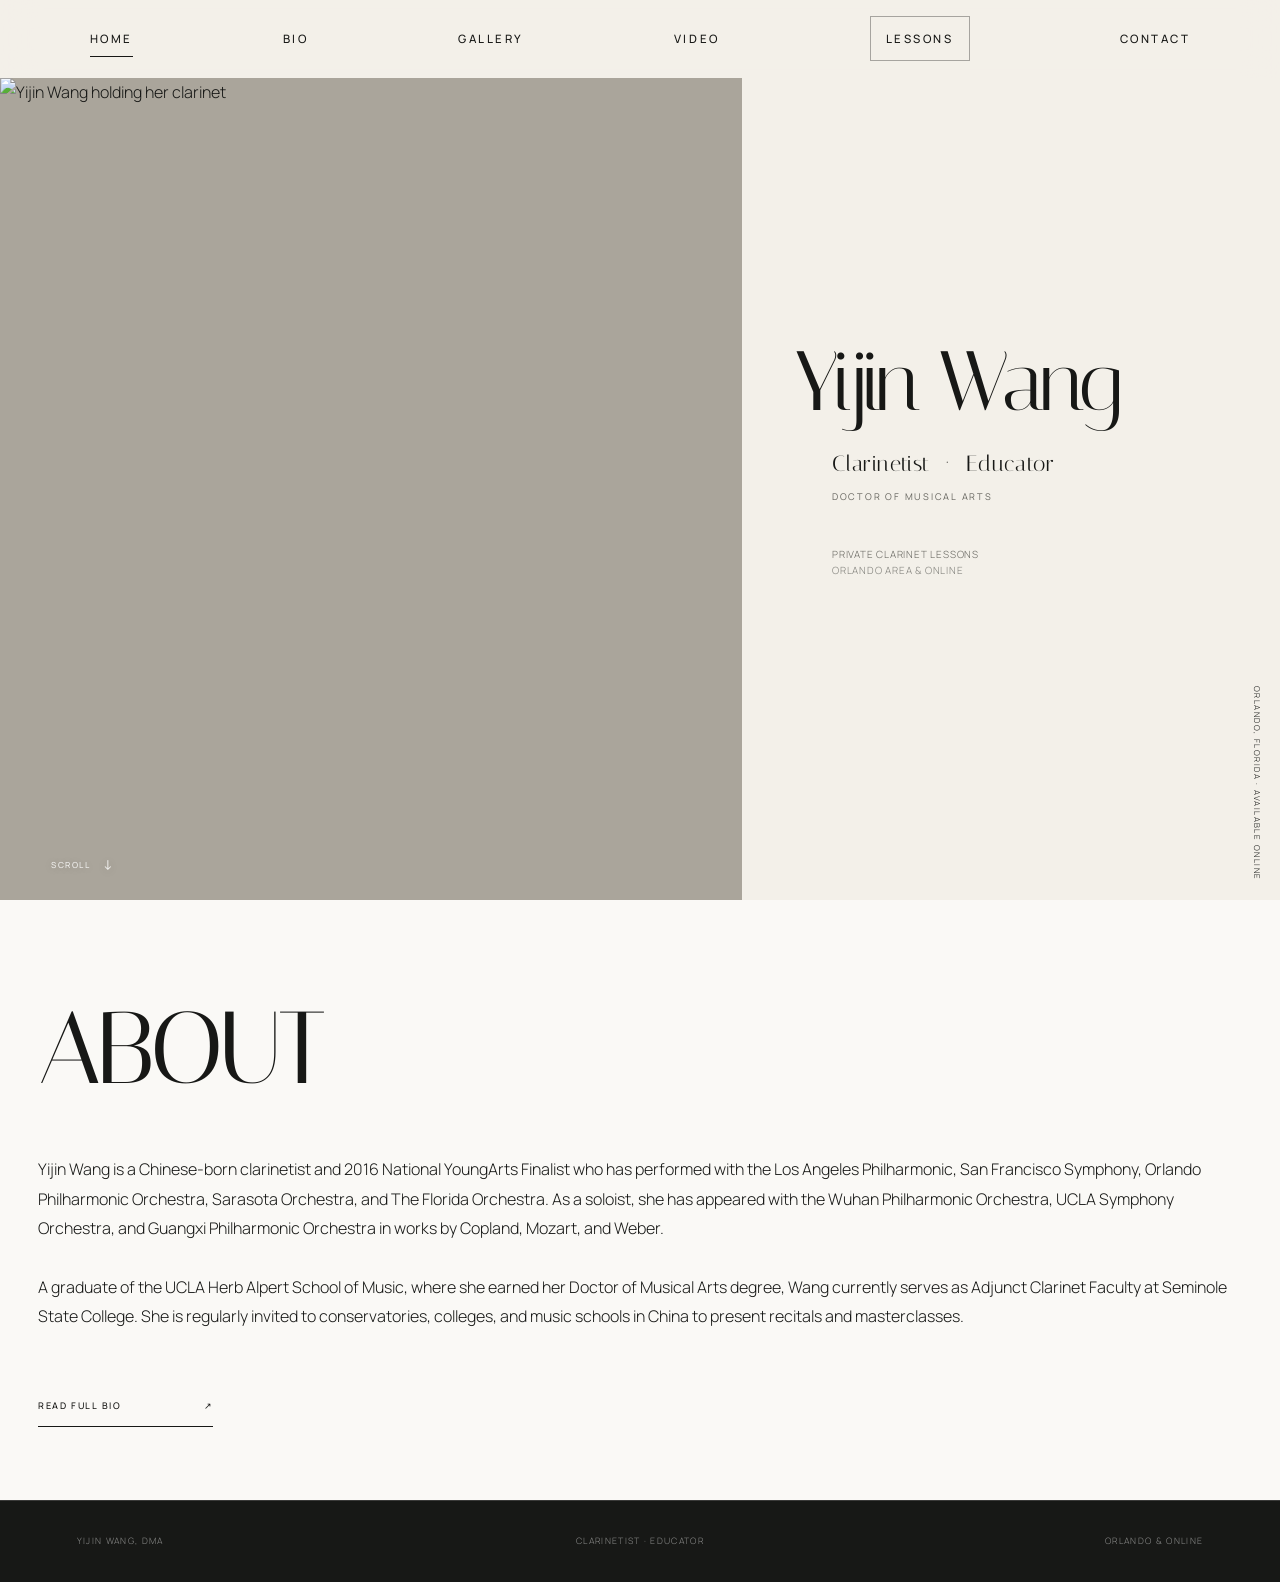
==== index.html @ c848f2d4 "Initial website upload" ====
<!DOCTYPE html>
<html lang="en">
<head>
  <meta charset="UTF-8">
  <meta name="viewport" content="width=device-width, initial-scale=1.0">
  <meta name="description" content="Yijin Wang, DMA — clarinetist and educator offering private clarinet lessons in Orlando and online.">
  <title>Yijin Wang, DMA — Clarinetist &amp; Educator</title>
  <link rel="preconnect" href="https://fonts.googleapis.com">
  <link rel="preconnect" href="https://fonts.gstatic.com" crossorigin>
  <link href="https://fonts.googleapis.com/css2?family=Italiana&family=Manrope:wght@300;400;500&display=swap" rel="stylesheet">
  <link rel="stylesheet" href="styles.css?v=20260807-30">
</head>
<body class="home-page">
  <a class="skip-link" href="#main">Skip to content</a>
  <header class="site-header">
    <a class="monogram" href="index.html" aria-label="Yijin Wang, home">YW</a>
    <button class="menu-toggle" type="button" aria-expanded="false" aria-controls="site-nav"><span>Menu</span><i aria-hidden="true"></i></button>
    <nav class="site-nav" id="site-nav" aria-label="Main navigation">
      <a class="active" href="index.html">Home</a>
      <a href="bio.html">Bio</a>
      <a href="gallery.html">Gallery</a>
      <a href="video.html">Video</a>
      <a class="lessons-nav" href="lessons.html">Lessons</a>
      <a href="contact.html">Contact</a>
    </nav>
  </header>

  <main id="main" class="home-main">
    <section class="home-hero" aria-labelledby="home-title">
      <div class="home-photo">
        <img src="images/home/home-hero.jpg" alt="Yijin Wang holding her clarinet" width="3575" height="5362" fetchpriority="high" decoding="async">
      </div>
      <div class="home-copy">
        <h1 id="home-title">Yijin Wang</h1>
        <p class="kicker">Clarinetist <span>·</span> Educator</p>
        <p class="degree-line">Doctor of Musical Arts</p>
        <p class="lesson-line">Private clarinet lessons <span>Orlando area &amp; online</span></p>
      </div>
      <p class="home-side-note">Orlando, Florida · Available online</p>
      <a class="scroll-indicator" href="#home-about">Scroll <span aria-hidden="true">↓</span></a>
    </section>

    <section class="home-bio" id="home-about" aria-labelledby="home-about-title">
      <header class="home-bio-heading reveal">
        <h2 id="home-about-title">ABOUT</h2>
      </header>
      <div class="home-bio-content">
        <article class="home-bio-copy reveal">
          <p>Yijin Wang is a Chinese-born clarinetist and 2016 National YoungArts Finalist who has performed with the Los Angeles Philharmonic, San Francisco Symphony, Orlando Philharmonic Orchestra, Sarasota Orchestra, and The Florida Orchestra. As a soloist, she has appeared with the Wuhan Philharmonic Orchestra, UCLA Symphony Orchestra, and Guangxi Philharmonic Orchestra in works by Copland, Mozart, and Weber.</p>
          <p>A graduate of the UCLA Herb Alpert School of Music, where she earned her Doctor of Musical Arts degree, Wang currently serves as Adjunct Clarinet Faculty at Seminole State College. She is regularly invited to conservatories, colleges, and music schools in China to present recitals and masterclasses.</p>
          <a class="read-bio-link" href="bio.html">Read full bio <span aria-hidden="true">↗</span></a>
        </article>
      </div>
    </section>
  </main>
  <footer class="site-footer"><p>Yijin Wang, DMA</p><p>Clarinetist · Educator</p><p>Orlando &amp; Online</p></footer>
  <script src="script.js"></script>
</body>
</html>
---- styles.css ----
:root { --ivory:#f3f0e9; --paper:#faf9f6; --ink:#171816; --muted:#66655f; --stone:#aaa59b; --warm:#8d7e70; --line:rgba(23,24,22,.16); --serif:"Italiana",Georgia,serif; --sans:"Manrope",Arial,sans-serif; --body-size:clamp(1rem,1.1vw,1.125rem); --body-leading:1.85; --page-title-size:clamp(5.3rem,8.6vw,9.4rem); }
* { box-sizing:border-box; }
html { scroll-behavior:smooth; }
body { margin:0; color:var(--ink); background:var(--ivory); font-family:var(--sans); font-size:var(--body-size); font-weight:300; line-height:var(--body-leading); }
a { color:inherit; text-decoration:none; } button,input,select,textarea { font:inherit; } ::selection { background:var(--ink); color:var(--ivory); }
.skip-link { position:fixed; z-index:100; left:1rem; top:-5rem; padding:.7rem 1rem; background:var(--ink); color:white; } .skip-link:focus { top:1rem; }
.site-header { position:fixed; z-index:50; inset:0 0 auto; height:78px; padding:0 clamp(3rem,7vw,8rem); display:flex; align-items:center; color:var(--ink); background:rgba(243,240,233,.94); border-bottom:1px solid transparent; backdrop-filter:blur(18px); transition:border-color .3s; }
.site-header.scrolled { border-color:var(--line); }
/* On larger screens the navigation itself becomes the header composition. */
.monogram { display:none; font-family:var(--serif); font-size:1.45rem; letter-spacing:-.08em; }
.site-nav { width:100%; display:flex; align-items:center; justify-content:space-between; gap:0; }
.site-nav a { position:relative; font-size:.72rem; font-weight:500; letter-spacing:.22em; text-transform:uppercase; }
.site-nav a::after { content:""; position:absolute; bottom:-.5rem; left:0; width:0; height:1px; background:currentColor; transition:width .25s; }
.site-nav a:hover::after,.site-nav a.active::after { width:100%; }
.site-nav .lessons-nav { padding:.65rem .95rem; border:1px solid rgba(23,24,22,.35); } .site-nav .lessons-nav::after { display:none; } .site-nav .lessons-nav:hover,.site-nav .lessons-nav.active { background:var(--ink); color:var(--ivory); }
.menu-toggle { display:none; border:0; background:none; color:inherit; }

/* Home intentionally fits in one desktop viewport. */
.home-main { min-height:100svh; }
.home-hero { position:relative; min-height:100svh; padding:78px 0 0; display:grid; grid-template-columns:58% 42%; overflow:hidden; }
.home-photo { position:relative; min-height:calc(100svh - 78px); overflow:hidden; background:var(--stone); }
.home-photo img { position:absolute; inset:0; width:100%; height:100%; display:block; object-fit:cover; object-position:50% 34%; }
.home-photo::after { content:""; position:absolute; inset:0; pointer-events:none; background:linear-gradient(to bottom,transparent 62%,rgba(23,24,22,.58)); opacity:0; }
.home-copy { z-index:2; align-self:center; margin:0; padding:3rem clamp(2rem,4vw,5rem); transform:translateY(-3vh); }
.kicker { margin:1.5rem 0 .25rem clamp(1.5rem,3vw,4rem); font-family:var(--serif); font-size:clamp(1.25rem,1.7vw,1.7rem); font-weight:400; letter-spacing:.02em; } .kicker span { margin:0 .55rem; color:var(--muted); }
.home-copy h1,.page-intro h1,.lesson-hero h1,.contact-copy h1 { margin:0; font-family:var(--serif); font-weight:400; line-height:.88; letter-spacing:-.045em; }
.home-copy h1 { font-size:clamp(4.25rem,6.6vw,8rem); white-space:nowrap; }
.degree-line { margin:0 0 2.6rem clamp(1.5rem,3vw,4rem); color:var(--muted); font-size:.58rem; font-weight:400; letter-spacing:.19em; text-transform:uppercase; }
.lesson-line { margin:0 0 0 clamp(1.5rem,3vw,4rem); color:var(--muted); font-size:.62rem; font-weight:300; letter-spacing:.08em; line-height:1.6; text-transform:uppercase; } .lesson-line span { display:block; color:rgba(23,24,22,.52); }
.arrow-link { display:inline-flex; align-items:center; justify-content:space-between; min-width:190px; margin-left:clamp(7rem,10vw,10rem); padding:.8rem 0; border-bottom:1px solid currentColor; font-size:.61rem; font-weight:500; letter-spacing:.17em; text-transform:uppercase; }
.arrow-link span { transition:transform .25s; } .arrow-link:hover span { transform:translate(3px,-3px); }
.home-side-note { position:absolute; right:1rem; bottom:1.2rem; margin:0; writing-mode:vertical-rl; font-size:.5rem; letter-spacing:.18em; text-transform:uppercase; }
.scroll-indicator { position:absolute; z-index:3; left:clamp(1.5rem,4vw,4rem); bottom:1.4rem; display:flex; align-items:center; gap:.8rem; color:rgba(255,255,255,.82); font-size:.52rem; font-weight:500; letter-spacing:.18em; text-transform:uppercase; text-shadow:0 1px 10px rgba(0,0,0,.18); }
.scroll-indicator span { font-size:.85rem; transition:transform .25s; } .scroll-indicator:hover span { transform:translateY(3px); }

/* The only homepage section after the hero: a concise editorial biography. */
.home-bio { min-height:auto; padding:clamp(5rem,8.5vw,8.5rem) clamp(1rem,3vw,3.5rem) clamp(3.5rem,5.75vw,5.75rem); display:flex; flex-direction:column; justify-content:center; background:var(--paper); }
.home-bio-heading { display:block; margin-bottom:clamp(3.25rem,5.2vw,5.2rem); }
.home-bio-heading h2 { margin:0; font-family:var(--serif); font-size:clamp(5rem,8vw,8rem); font-weight:400; line-height:.78; letter-spacing:-.04em; }
.home-bio-content { display:block; }
.home-bio-copy { width:100%; max-width:none; margin-left:0; color:var(--ink); font-family:var(--sans); font-size:var(--body-size); line-height:var(--body-leading); letter-spacing:0; }
.home-bio-copy p { margin:0; }
.home-bio-copy p + p { margin-top:1.8rem; }
.read-bio-link { display:inline-flex; align-items:center; justify-content:space-between; min-width:175px; margin-top:3.5rem; padding:.65rem 0; border-bottom:1px solid var(--ink); color:var(--ink); font-family:var(--sans); font-size:.57rem; font-weight:500; letter-spacing:.17em; text-transform:uppercase; }
.read-bio-link span { transition:transform .25s; } .read-bio-link:hover span { transform:translate(3px,-3px); }

.interior-main { padding-top:78px; }
.page-intro { min-height:0; padding:2rem clamp(1.4rem,8vw,9rem) 2.5rem; display:flex; flex-direction:column; justify-content:flex-start; border-bottom:1px solid var(--line); }
.page-label { margin:0 0 1.4rem; font-size:.57rem; font-weight:500; letter-spacing:.2em; text-transform:uppercase; }
.page-intro h1 { font-size:var(--page-title-size); } .page-intro h1 span { font-family:var(--sans); font-size:.1em; letter-spacing:.15em; text-transform:uppercase; }
.page-intro > p:last-child { max-width:450px; margin:1.25rem 0 0 45%; color:var(--muted); }
.bio-main { background:var(--paper); }
.bio-page { padding:clamp(2.5rem,3.5vw,3.75rem) clamp(1.4rem,8vw,9rem) clamp(4.75rem,7.5vw,7.5rem); }
.biography { max-width:920px; margin:0 auto; font-family:var(--sans); font-size:var(--body-size); line-height:var(--body-leading); }
.biography p { margin:0 0 2.25rem; }
.biography p:last-child { margin-bottom:0; }

.gallery-main { background:var(--paper); }
.gallery-section { padding:clamp(2.5rem,3.5vw,3.75rem) clamp(1.4rem,6vw,7rem) clamp(4.75rem,7.5vw,7.5rem); }
.section-title { display:grid; grid-template-columns:1fr 2fr; align-items:end; margin-bottom:5rem; } .section-title p { margin:0; font-size:.57rem; font-weight:500; letter-spacing:.2em; text-transform:uppercase; } .section-title h2 { margin:0; font-family:var(--serif); font-size:clamp(4rem,8vw,7rem); font-weight:400; line-height:.85; }
.photo-grid { display:flex; flex-direction:column; gap:clamp(1.25rem,2vw,2rem); }
.gallery-editorial-columns { display:grid; grid-template-columns:minmax(0,1.12fr) minmax(0,.88fr); gap:clamp(1.25rem,2vw,2rem); align-items:start; }
.gallery-column { display:flex; flex-direction:column; gap:clamp(1.25rem,2vw,2rem); }
.gallery-photo { margin:0; }
.gallery-photo-button { width:100%; padding:0; display:block; border:0; background:transparent; cursor:zoom-in; }
.gallery-photo-button img { width:100%; height:auto; display:block; transition:opacity .25s ease; }
.gallery-photo-button:hover img { opacity:.88; }
.gallery-photo-button:focus-visible { outline:1px solid var(--ink); outline-offset:5px; }
.gallery-lightbox { width:100vw; height:100dvh; max-width:none; max-height:none; margin:0; padding:clamp(3.5rem,7vw,6rem); border:0; background:rgba(15,16,14,.96); color:white; }
.gallery-lightbox[open] { display:grid; place-items:center; }
.gallery-lightbox::backdrop { background:rgba(15,16,14,.72); }
.gallery-lightbox img { max-width:100%; max-height:100%; width:auto; height:auto; object-fit:contain; }
.gallery-lightbox-close { position:fixed; top:1.5rem; right:clamp(1.4rem,3vw,3rem); padding:.5rem 0; border:0; border-bottom:1px solid rgba(255,255,255,.7); background:transparent; color:white; cursor:pointer; font-size:.58rem; font-weight:500; letter-spacing:.17em; text-transform:uppercase; }
.video-main { background:var(--paper); }
.video-library { padding:clamp(2.5rem,3.5vw,3.75rem) clamp(1.4rem,7vw,8rem) clamp(4.75rem,7.5vw,7.5rem); }
.performance-video-grid { --video-column-gap:clamp(2rem,5vw,6rem); display:grid; grid-template-columns:repeat(2,minmax(0,1fr)); column-gap:var(--video-column-gap); row-gap:clamp(5rem,9vw,9rem); }
.performance-video:last-child:nth-child(odd) { width:calc((100% - var(--video-column-gap))/2); grid-column:1 / -1; justify-self:center; }
.video-embed { width:100%; aspect-ratio:16/9; padding:0; border:0; display:grid; place-items:center; background:#333531; color:white; cursor:pointer; }
.video-frame { display:block; background:#171816; cursor:auto; }
.performance-video h2 { margin:1.5rem 0 .25rem; font-family:var(--serif); font-size:clamp(1.5rem,2vw,2rem); font-weight:400; line-height:1.2; }
.performance-video p { margin:0; color:var(--muted); font-size:.58rem; letter-spacing:.15em; text-transform:uppercase; }
.performance-video p.video-credit { font-size:.7rem; letter-spacing:.05em; text-transform:none; }

.lessons-main { background:var(--paper); }
.lesson-hero { min-height:0; padding:2rem clamp(1.4rem,8vw,9rem) 2.5rem; border-bottom:1px solid var(--line); }
.lesson-hero h1 { max-width:none; font-size:clamp(3.25rem,5.8vw,6.25rem); white-space:nowrap; }
.lesson-intro-copy { max-width:520px; margin:1.25rem 0 0 45%; }
.lesson-intro-copy p { margin:0; }
.lesson-intro-copy p + p { margin-top:.45rem; color:var(--muted); }
.lesson-overview { padding:clamp(2.5rem,3.5vw,3.75rem) clamp(1.4rem,8vw,9rem) clamp(3.5rem,5vw,5rem); display:grid; grid-template-columns:minmax(0,1fr) minmax(0,1fr); gap:clamp(3rem,6vw,7rem); align-items:start; background:var(--ivory); }
.lesson-photo-column { display:flex; flex-direction:column; gap:clamp(1rem,1.5vw,1.5rem); }
.lesson-photo { width:100%; margin:0; }
.lesson-photo img { width:100%; height:auto; display:block; }
.lesson-philosophy h2,.lesson-details h2,.lesson-formats h2,.lesson-cta h2 { margin:0 0 2rem; font-family:var(--serif); font-size:clamp(2.6rem,4.5vw,4.7rem); font-weight:400; line-height:1.15; }
.lesson-philosophy > p:not(.page-label) { max-width:540px; color:var(--muted); }
.lesson-details { padding:clamp(3.25rem,4.75vw,4.75rem) clamp(1.4rem,8vw,9rem) clamp(2.4rem,3.4vw,3.4rem); } .lesson-details .section-title { display:block; margin:0 0 1.5rem 18.33%; } .lesson-details .section-title h2 { margin:0; }
.lesson-details ul { margin:0 0 0 18.33%; padding:0; list-style:none; border-top:1px solid var(--line); } .lesson-details li { padding:.7rem 0; border-bottom:1px solid var(--line); font-family:var(--serif); font-size:clamp(1.35rem,2vw,2rem); }
.lesson-formats { display:grid; grid-template-columns:repeat(2,1fr); border-top:1px solid var(--line); } .lesson-formats article { padding:clamp(3.75rem,5.5vw,5.5rem) clamp(2.5rem,6vw,6rem) clamp(2.75rem,4vw,4rem); } .lesson-formats article+article { border-left:1px solid var(--line); } .lesson-formats h2 { margin-bottom:1.25rem; } .lesson-formats p:last-child { max-width:480px; color:var(--muted); line-height:1.65; }
.lesson-cta { padding:clamp(7rem,11vw,11rem) clamp(1.4rem,8vw,9rem) clamp(4.75rem,7.5vw,7.5rem); background:var(--ink); color:var(--paper); text-align:center; } .lesson-cta > p { font-size:.6rem; letter-spacing:.2em; text-transform:uppercase; } .lesson-cta .arrow-link { margin:1rem 0 0; }

.contact-page { background:var(--paper); color:var(--ink); } .dark-header { background:rgba(243,240,233,.94); color:var(--ink); } .dark-header .lessons-nav { border-color:rgba(23,24,22,.35); } .dark-header .lessons-nav:hover { background:var(--ink); color:var(--ivory); }
.contact-main { min-height:100svh; padding:calc(78px + 7vw) clamp(1.4rem,8vw,9rem) 4.25rem; display:grid; grid-template-columns:1.1fr .7fr; gap:12vw; align-items:center; }
.contact-copy h1 { font-size:var(--page-title-size); } .contact-copy > .contact-intro { max-width:450px; margin:2rem 0 4rem; color:var(--muted); }
.contact-meta { border-top:1px solid var(--line); } .contact-meta p { display:grid; grid-template-columns:95px 1fr; margin:0; padding:1rem 0; border-bottom:1px solid var(--line); } .contact-meta span { color:var(--muted); font-size:.55rem; letter-spacing:.15em; text-transform:uppercase; }
.contact-meta a { overflow-wrap:anywhere; }
.contact-form { display:grid; gap:1.7rem; } .contact-form label { font-size:.55rem; font-weight:500; letter-spacing:.17em; text-transform:uppercase; }
.contact-form input,.contact-form select,.contact-form textarea { width:100%; padding:.8rem 0; border:0; border-bottom:1px solid var(--line); border-radius:0; outline:0; background:transparent; color:var(--ink); caret-color:var(--ink); letter-spacing:0; text-transform:none; } .contact-form input::placeholder,.contact-form textarea::placeholder { color:var(--stone); } .contact-form input:focus,.contact-form select:focus,.contact-form textarea:focus { border-color:var(--ink); } .contact-form option { color:var(--ink); } .contact-form textarea { resize:vertical; }
.contact-form input:-webkit-autofill { -webkit-text-fill-color:var(--ink); box-shadow:0 0 0 1000px var(--paper) inset; }
.contact-form button { width:190px; padding:.9rem 0; display:flex; justify-content:space-between; border:0; border-bottom:1px solid var(--ink); background:none; color:var(--ink); font-size:.6rem; font-weight:500; letter-spacing:.17em; text-transform:uppercase; cursor:pointer; } .form-status { color:var(--muted); font-size:.7rem; }
.site-footer { padding:2rem clamp(1.4rem,6vw,7rem); display:grid; grid-template-columns:repeat(3,1fr); background:var(--ink); color:rgba(255,255,255,.5); border-top:1px solid rgba(255,255,255,.15); font-size:.55rem; letter-spacing:.15em; text-transform:uppercase; } .site-footer p { margin:0; } .site-footer p:nth-child(2) { text-align:center; } .site-footer p:last-child { text-align:right; }
.reveal { opacity:0; transform:translateY(16px); transition:opacity .7s ease,transform .7s ease; } .reveal.visible { opacity:1; transform:none; }

@media (max-width:900px) {
  /* Tablet layouts retain the full horizontal navigation. */
  .site-header { padding-inline:clamp(2.5rem,7vw,4rem); }
  .site-nav { gap:0; }
  .site-nav a { font-size:.66rem; letter-spacing:.18em; }
  .home-hero { grid-template-columns:52% 48%; }
  .home-copy { margin-left:0; padding-inline:clamp(1.5rem,3vw,2.5rem); }
  .home-copy h1 { font-size:clamp(3.8rem,8.5vw,5rem); }
  .kicker,.degree-line,.lesson-line,.arrow-link { margin-left:0; }
  .gallery-editorial-columns { grid-template-columns:repeat(2,minmax(0,1fr)); }
  .lesson-hero h1 { white-space:normal; }
  .lesson-overview { gap:clamp(2.5rem,5vw,4rem); }
  .contact-main { gap:7vw; }
}
@media (max-width:620px) {
  .site-header { height:68px; padding-inline:1.4rem; justify-content:space-between; }
  .monogram { display:block; }
  .menu-toggle { display:flex; align-items:center; gap:.8rem; cursor:pointer; font-size:.58rem; letter-spacing:.15em; text-transform:uppercase; } .menu-toggle i,.menu-toggle i::before { display:block; width:21px; height:1px; background:currentColor; transition:transform .25s; } .menu-toggle i { position:relative; } .menu-toggle i::before { content:""; position:absolute; top:-6px; } .menu-toggle[aria-expanded="true"] i { transform:rotate(45deg); } .menu-toggle[aria-expanded="true"] i::before { top:0; transform:rotate(90deg); }
  .site-nav { width:auto; position:fixed; inset:68px 0 auto; padding:2.5rem 1.4rem 3rem; display:none; flex-direction:column; align-items:flex-start; justify-content:flex-start; gap:1.4rem; background:var(--ivory); color:var(--ink); border-bottom:1px solid var(--line); } .site-nav.open { display:flex; } .site-nav a { font-family:var(--sans); font-size:1rem; font-weight:500; letter-spacing:.15em; text-transform:uppercase; } .site-nav .lessons-nav { padding:.3rem .6rem; }
  .home-hero { min-height:100svh; padding-top:68px; display:block; background:var(--ink); color:var(--paper); } .home-photo { min-height:0; height:56svh; } .home-photo img { object-position:50% 29%; } .home-photo::after { opacity:1; } .home-copy { position:relative; margin:0; padding:2.25rem 1.4rem 3rem; transform:none; } .home-copy h1 { font-size:clamp(4rem,18vw,5.3rem); white-space:normal; } .kicker { margin:1rem 0 .2rem; font-size:1.25rem; } .degree-line { margin:0 0 1.5rem; color:#a9a49b; } .lesson-line { margin:0; color:#a9a49b; font-size:.6rem; } .lesson-line span { color:#8e8a82; } .home-side-note { display:none; }
  .scroll-indicator { top:calc(68px + 56svh - 2.5rem); bottom:auto; left:1.4rem; }
  .home-bio { min-height:auto; padding:4.5rem 1.4rem 3.25rem; } .home-bio-heading { margin-bottom:2.9rem; } .home-bio-heading h2 { font-size:4.8rem; } .home-bio-copy { width:100%; margin-left:0; font-size:1rem; line-height:1.8; } .read-bio-link { margin-top:2.75rem; }
  .interior-main { padding-top:68px; } .page-intro { min-height:0; padding:2rem 1.4rem 2.1rem; } .page-intro h1 { font-size:clamp(4rem,19vw,5.7rem); } .page-intro > p:last-child { margin:1.25rem 0 0; }
  .bio-page { padding:2.5rem 1.4rem 4.75rem; } .biography { max-width:none; }
  .section-title { grid-template-columns:1fr; gap:1rem; margin-bottom:3rem; } .gallery-section { padding:2.5rem 1.4rem 3.5rem; } .photo-grid,.gallery-column { gap:1rem; } .gallery-editorial-columns { grid-template-columns:1fr; gap:1rem; } .gallery-lightbox { padding:4rem 1rem 1rem; }
  .video-library { padding:2.5rem 1.4rem 3.5rem; } .performance-video-grid { grid-template-columns:1fr; gap:4.5rem; } .performance-video:last-child:nth-child(odd) { width:100%; grid-column:auto; }
  .lesson-hero { min-height:0; padding:2rem 1.4rem 2.1rem; } .lesson-hero h1 { font-size:clamp(3.8rem,18vw,5.2rem); white-space:normal; } .lesson-intro-copy { margin:1.25rem 0 0; } .lesson-overview { padding:2.5rem 1.4rem 3.5rem; grid-template-columns:1fr; gap:2.75rem; } .lesson-photo-column { gap:1rem; } .lesson-photo { width:100%; } .lesson-details { padding:3rem 1.4rem 2.25rem; } .lesson-details .section-title { margin:0 0 1.5rem; } .lesson-details ul { margin-left:0; } .lesson-details li { padding:.7rem 0; } .lesson-formats { grid-template-columns:1fr; } .lesson-formats article { padding:3.5rem 1.4rem 2.5rem; } .lesson-formats article+article { border-left:0; border-top:1px solid var(--line); } .lesson-cta { padding:6rem 1.4rem 4.25rem; }
  .contact-main { min-height:auto; padding:9rem 1.4rem 3.5rem; grid-template-columns:1fr; gap:5rem; } .contact-copy h1 { font-size:5rem; }
  .page-intro h1,.lesson-hero h1,.contact-copy h1 { font-size:clamp(3.2rem,14vw,4.5rem); }
  .site-footer { grid-template-columns:1fr 1fr; } .site-footer p:nth-child(2) { display:none; }
}
@media (prefers-reduced-motion:reduce) { html { scroll-behavior:auto; } *,*::before,*::after { transition-duration:.01ms!important; } .reveal { opacity:1; transform:none; } }
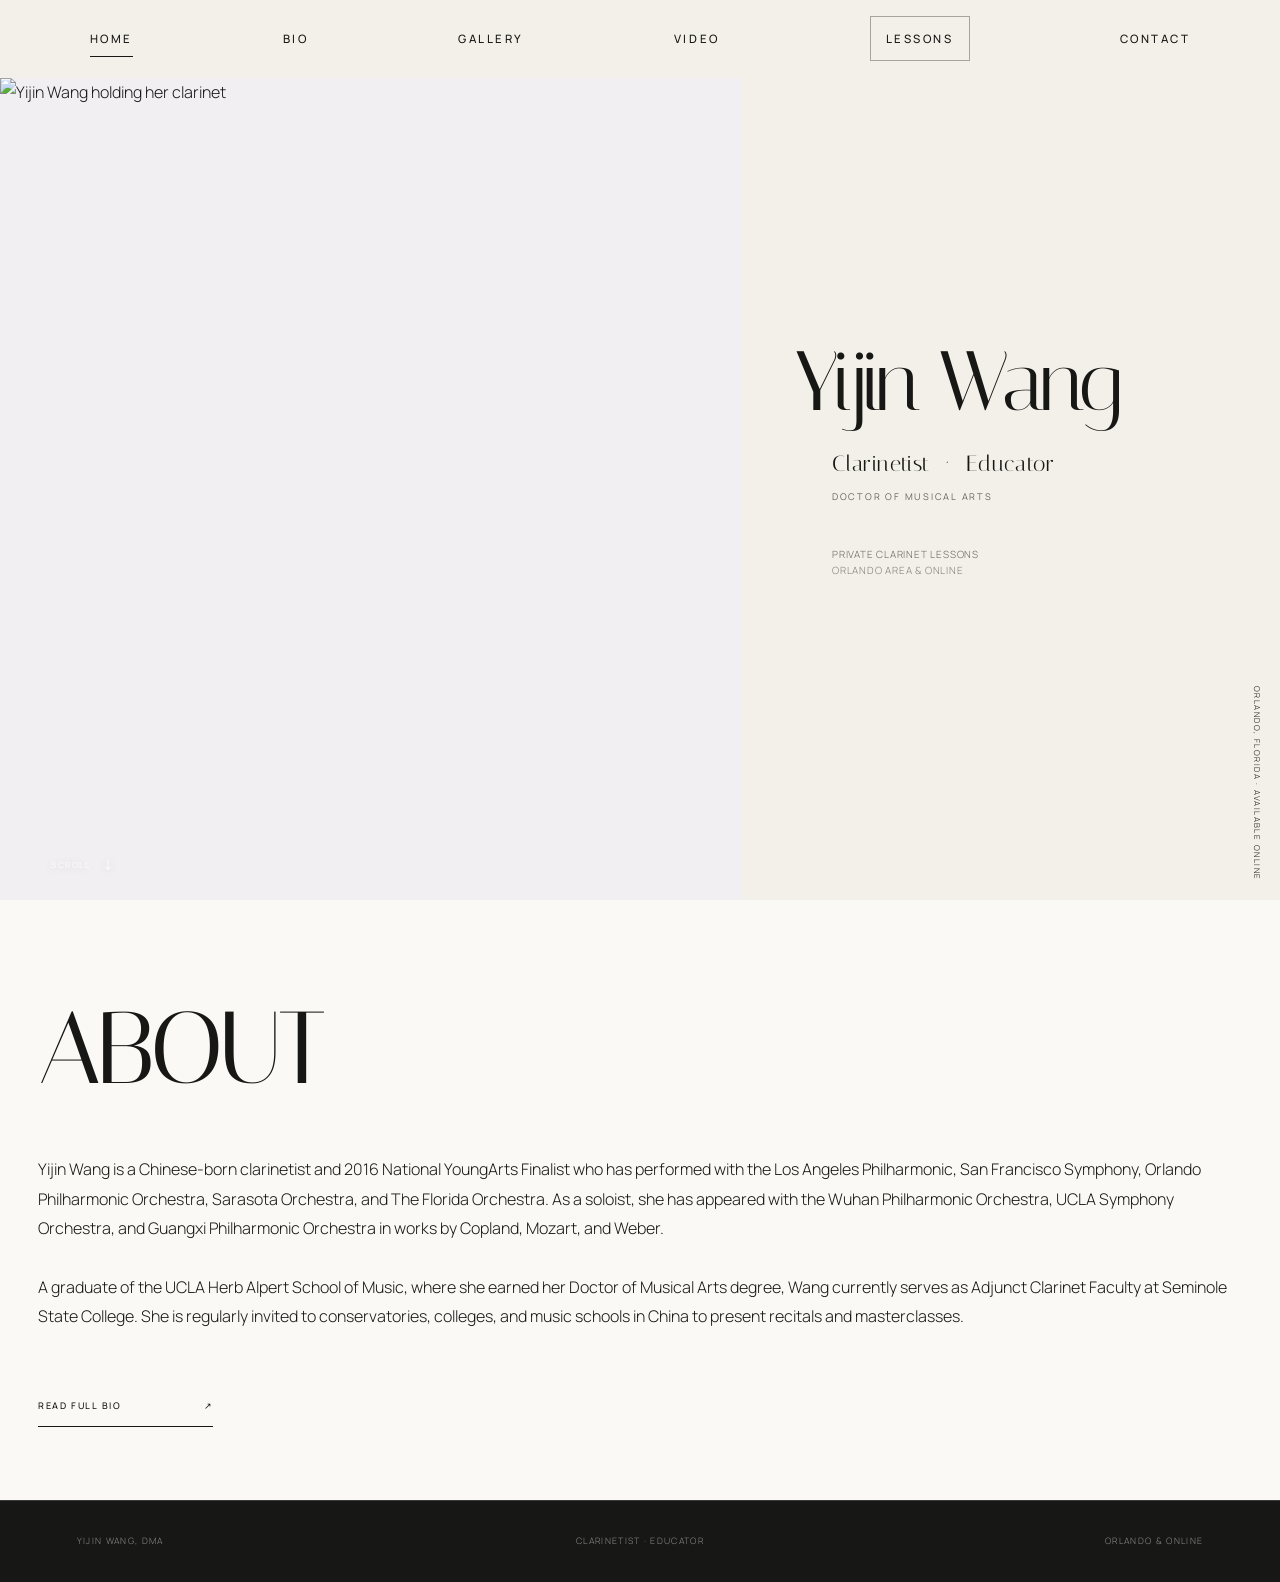
==== commit 5ebc163b: "Update homepage image" ====
--- a/index.html
+++ b/index.html
@@ -8,7 +8,7 @@
   <link rel="preconnect" href="https://fonts.googleapis.com">
   <link rel="preconnect" href="https://fonts.gstatic.com" crossorigin>
   <link href="https://fonts.googleapis.com/css2?family=Italiana&family=Manrope:wght@300;400;500&display=swap" rel="stylesheet">
-  <link rel="stylesheet" href="styles.css?v=20260807-30">
+  <link rel="stylesheet" href="styles.css?v=20260808-31">
 </head>
 <body class="home-page">
   <a class="skip-link" href="#main">Skip to content</a>
--- a/styles.css
+++ b/styles.css
@@ -18,8 +18,8 @@
 /* Home intentionally fits in one desktop viewport. */
 .home-main { min-height:100svh; }
 .home-hero { position:relative; min-height:100svh; padding:78px 0 0; display:grid; grid-template-columns:58% 42%; overflow:hidden; }
-.home-photo { position:relative; min-height:calc(100svh - 78px); overflow:hidden; background:var(--stone); }
-.home-photo img { position:absolute; inset:0; width:100%; height:100%; display:block; object-fit:cover; object-position:50% 34%; }
+.home-photo { position:relative; min-height:calc(100svh - 78px); overflow:hidden; background:#f1eff2; }
+.home-photo img { position:absolute; inset:0; width:100%; height:100%; display:block; object-fit:contain; object-position:50% 50%; }
 .home-photo::after { content:""; position:absolute; inset:0; pointer-events:none; background:linear-gradient(to bottom,transparent 62%,rgba(23,24,22,.58)); opacity:0; }
 .home-copy { z-index:2; align-self:center; margin:0; padding:3rem clamp(2rem,4vw,5rem); transform:translateY(-3vh); }
 .kicker { margin:1.5rem 0 .25rem clamp(1.5rem,3vw,4rem); font-family:var(--serif); font-size:clamp(1.25rem,1.7vw,1.7rem); font-weight:400; letter-spacing:.02em; } .kicker span { margin:0 .55rem; color:var(--muted); }
@@ -129,7 +129,7 @@
   .monogram { display:block; }
   .menu-toggle { display:flex; align-items:center; gap:.8rem; cursor:pointer; font-size:.58rem; letter-spacing:.15em; text-transform:uppercase; } .menu-toggle i,.menu-toggle i::before { display:block; width:21px; height:1px; background:currentColor; transition:transform .25s; } .menu-toggle i { position:relative; } .menu-toggle i::before { content:""; position:absolute; top:-6px; } .menu-toggle[aria-expanded="true"] i { transform:rotate(45deg); } .menu-toggle[aria-expanded="true"] i::before { top:0; transform:rotate(90deg); }
   .site-nav { width:auto; position:fixed; inset:68px 0 auto; padding:2.5rem 1.4rem 3rem; display:none; flex-direction:column; align-items:flex-start; justify-content:flex-start; gap:1.4rem; background:var(--ivory); color:var(--ink); border-bottom:1px solid var(--line); } .site-nav.open { display:flex; } .site-nav a { font-family:var(--sans); font-size:1rem; font-weight:500; letter-spacing:.15em; text-transform:uppercase; } .site-nav .lessons-nav { padding:.3rem .6rem; }
-  .home-hero { min-height:100svh; padding-top:68px; display:block; background:var(--ink); color:var(--paper); } .home-photo { min-height:0; height:56svh; } .home-photo img { object-position:50% 29%; } .home-photo::after { opacity:1; } .home-copy { position:relative; margin:0; padding:2.25rem 1.4rem 3rem; transform:none; } .home-copy h1 { font-size:clamp(4rem,18vw,5.3rem); white-space:normal; } .kicker { margin:1rem 0 .2rem; font-size:1.25rem; } .degree-line { margin:0 0 1.5rem; color:#a9a49b; } .lesson-line { margin:0; color:#a9a49b; font-size:.6rem; } .lesson-line span { color:#8e8a82; } .home-side-note { display:none; }
+  .home-hero { min-height:100svh; padding-top:68px; display:block; background:var(--ink); color:var(--paper); } .home-photo { min-height:0; height:56svh; } .home-photo img { object-position:50% 50%; } .home-photo::after { opacity:1; } .home-copy { position:relative; margin:0; padding:2.25rem 1.4rem 3rem; transform:none; } .home-copy h1 { font-size:clamp(4rem,18vw,5.3rem); white-space:normal; } .kicker { margin:1rem 0 .2rem; font-size:1.25rem; } .degree-line { margin:0 0 1.5rem; color:#a9a49b; } .lesson-line { margin:0; color:#a9a49b; font-size:.6rem; } .lesson-line span { color:#8e8a82; } .home-side-note { display:none; }
   .scroll-indicator { top:calc(68px + 56svh - 2.5rem); bottom:auto; left:1.4rem; }
   .home-bio { min-height:auto; padding:4.5rem 1.4rem 3.25rem; } .home-bio-heading { margin-bottom:2.9rem; } .home-bio-heading h2 { font-size:4.8rem; } .home-bio-copy { width:100%; margin-left:0; font-size:1rem; line-height:1.8; } .read-bio-link { margin-top:2.75rem; }
   .interior-main { padding-top:68px; } .page-intro { min-height:0; padding:2rem 1.4rem 2.1rem; } .page-intro h1 { font-size:clamp(4rem,19vw,5.7rem); } .page-intro > p:last-child { margin:1.25rem 0 0; }
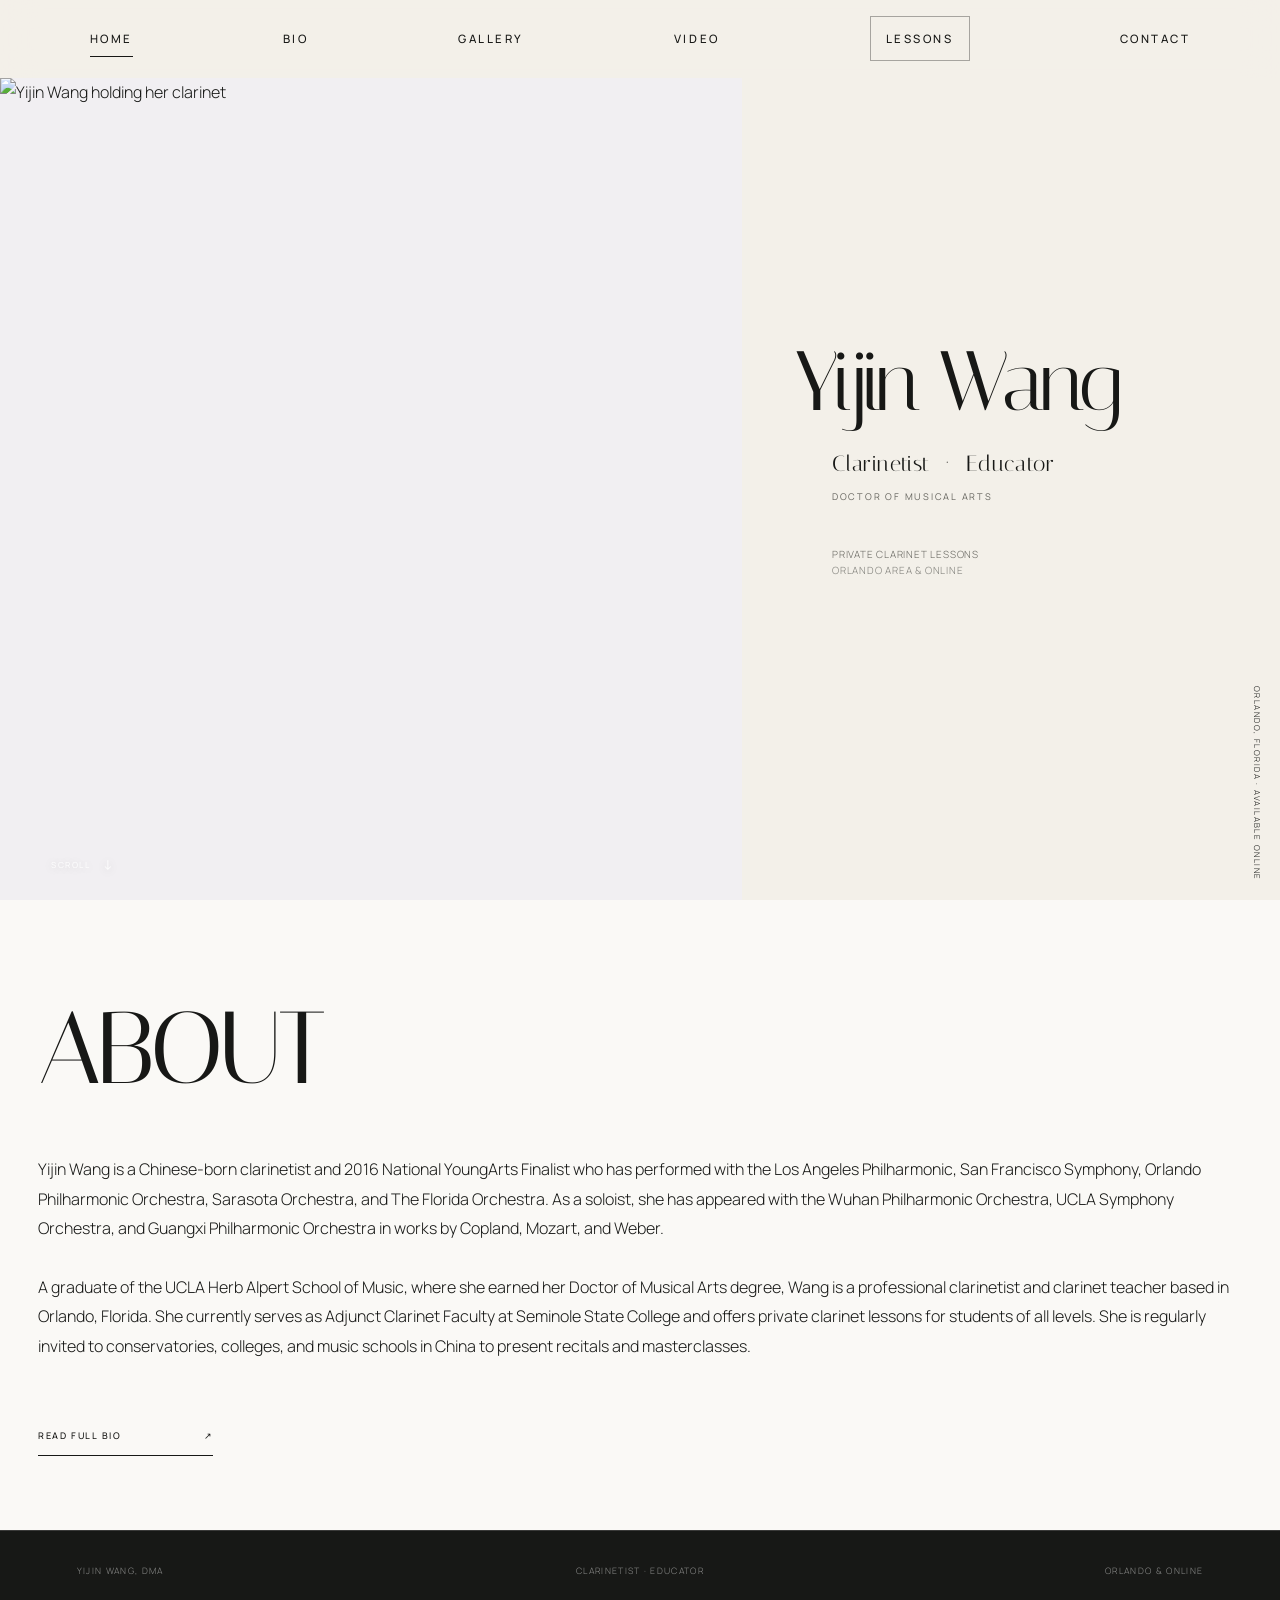
==== commit c7ad9da5: "Optimize homepage SEO" ====
--- a/index.html
+++ b/index.html
@@ -3,8 +3,73 @@
 <head>
   <meta charset="UTF-8">
   <meta name="viewport" content="width=device-width, initial-scale=1.0">
-  <meta name="description" content="Yijin Wang, DMA — clarinetist and educator offering private clarinet lessons in Orlando and online.">
-  <title>Yijin Wang, DMA — Clarinetist &amp; Educator</title>
+  <meta name="description" content="Private clarinet lessons in Orlando with Dr. Yijin Wang, professional clarinetist and UCLA DMA graduate. Lessons for beginners, advanced students, college auditions, and adult learners.">
+  <title>Clarinet Lessons in Orlando | Dr. Yijin Wang</title>
+  <link rel="canonical" href="https://yijinwangclarinet.com/">
+  <meta property="og:type" content="website">
+  <meta property="og:site_name" content="Dr. Yijin Wang — Clarinetist &amp; Educator">
+  <meta property="og:locale" content="en_US">
+  <meta property="og:title" content="Clarinet Lessons in Orlando | Dr. Yijin Wang">
+  <meta property="og:description" content="Private clarinet lessons in Orlando with Dr. Yijin Wang, professional clarinetist and UCLA DMA graduate. Lessons for beginners, advanced students, college auditions, and adult learners.">
+  <meta property="og:url" content="https://yijinwangclarinet.com/">
+  <meta property="og:image" content="https://yijinwangclarinet.com/images/home/home-hero.jpg">
+  <meta property="og:image:alt" content="Dr. Yijin Wang performing on clarinet">
+  <meta name="twitter:card" content="summary_large_image">
+  <meta name="twitter:title" content="Clarinet Lessons in Orlando | Dr. Yijin Wang">
+  <meta name="twitter:description" content="Private clarinet lessons in Orlando with Dr. Yijin Wang, professional clarinetist and UCLA DMA graduate.">
+  <meta name="twitter:image" content="https://yijinwangclarinet.com/images/home/home-hero.jpg">
+  <meta name="twitter:image:alt" content="Dr. Yijin Wang performing on clarinet">
+  <script type="application/ld+json">
+  {
+    "@context": "https://schema.org",
+    "@graph": [
+      {
+        "@type": "WebSite",
+        "@id": "https://yijinwangclarinet.com/#website",
+        "url": "https://yijinwangclarinet.com/",
+        "name": "Dr. Yijin Wang — Clarinetist & Educator",
+        "inLanguage": "en-US",
+        "publisher": { "@id": "https://yijinwangclarinet.com/#yijin-wang" }
+      },
+      {
+        "@type": "Person",
+        "@id": "https://yijinwangclarinet.com/#yijin-wang",
+        "name": "Dr. Yijin Wang",
+        "alternateName": "Yijin Wang",
+        "url": "https://yijinwangclarinet.com/",
+        "image": "https://yijinwangclarinet.com/images/home/home-hero.jpg",
+        "description": "Professional clarinetist and clarinet teacher based in Orlando, Florida, offering private clarinet lessons in the Orlando area and online.",
+        "jobTitle": ["Clarinetist", "Clarinet Teacher", "Music Educator"],
+        "knowsAbout": ["Clarinet performance", "Clarinet pedagogy", "Private clarinet lessons", "Classical music"],
+        "alumniOf": {
+          "@type": "CollegeOrUniversity",
+          "name": "UCLA Herb Alpert School of Music"
+        },
+        "worksFor": {
+          "@type": "CollegeOrUniversity",
+          "name": "Seminole State College"
+        },
+        "hasOccupation": [
+          { "@type": "Occupation", "name": "Professional Clarinetist" },
+          { "@type": "Occupation", "name": "Clarinet Teacher", "occupationLocation": { "@type": "City", "name": "Orlando, Florida" } }
+        ],
+        "makesOffer": { "@id": "https://yijinwangclarinet.com/#clarinet-lessons" }
+      },
+      {
+        "@type": "Service",
+        "@id": "https://yijinwangclarinet.com/#clarinet-lessons",
+        "name": "Private Clarinet Lessons with Dr. Yijin Wang",
+        "serviceType": "Private clarinet instruction",
+        "url": "https://yijinwangclarinet.com/lessons.html",
+        "provider": { "@id": "https://yijinwangclarinet.com/#yijin-wang" },
+        "areaServed": [
+          { "@type": "City", "name": "Orlando, Florida" },
+          { "@type": "Place", "name": "Online" }
+        ]
+      }
+    ]
+  }
+  </script>
   <link rel="preconnect" href="https://fonts.googleapis.com">
   <link rel="preconnect" href="https://fonts.gstatic.com" crossorigin>
   <link href="https://fonts.googleapis.com/css2?family=Italiana&family=Manrope:wght@300;400;500&display=swap" rel="stylesheet">
@@ -47,7 +112,7 @@
       <div class="home-bio-content">
         <article class="home-bio-copy reveal">
           <p>Yijin Wang is a Chinese-born clarinetist and 2016 National YoungArts Finalist who has performed with the Los Angeles Philharmonic, San Francisco Symphony, Orlando Philharmonic Orchestra, Sarasota Orchestra, and The Florida Orchestra. As a soloist, she has appeared with the Wuhan Philharmonic Orchestra, UCLA Symphony Orchestra, and Guangxi Philharmonic Orchestra in works by Copland, Mozart, and Weber.</p>
-          <p>A graduate of the UCLA Herb Alpert School of Music, where she earned her Doctor of Musical Arts degree, Wang currently serves as Adjunct Clarinet Faculty at Seminole State College. She is regularly invited to conservatories, colleges, and music schools in China to present recitals and masterclasses.</p>
+          <p>A graduate of the UCLA Herb Alpert School of Music, where she earned her Doctor of Musical Arts degree, Wang is a professional clarinetist and clarinet teacher based in Orlando, Florida. She currently serves as Adjunct Clarinet Faculty at Seminole State College and offers private clarinet lessons for students of all levels. She is regularly invited to conservatories, colleges, and music schools in China to present recitals and masterclasses.</p>
           <a class="read-bio-link" href="bio.html">Read full bio <span aria-hidden="true">↗</span></a>
         </article>
       </div>
--- a/styles.css
+++ b/styles.css
@@ -99,14 +99,12 @@
 .lesson-cta { padding:clamp(7rem,11vw,11rem) clamp(1.4rem,8vw,9rem) clamp(4.75rem,7.5vw,7.5rem); background:var(--ink); color:var(--paper); text-align:center; } .lesson-cta > p { font-size:.6rem; letter-spacing:.2em; text-transform:uppercase; } .lesson-cta .arrow-link { margin:1rem 0 0; }
 
 .contact-page { background:var(--paper); color:var(--ink); } .dark-header { background:rgba(243,240,233,.94); color:var(--ink); } .dark-header .lessons-nav { border-color:rgba(23,24,22,.35); } .dark-header .lessons-nav:hover { background:var(--ink); color:var(--ivory); }
-.contact-main { min-height:100svh; padding:calc(78px + 7vw) clamp(1.4rem,8vw,9rem) 4.25rem; display:grid; grid-template-columns:1.1fr .7fr; gap:12vw; align-items:center; }
-.contact-copy h1 { font-size:var(--page-title-size); } .contact-copy > .contact-intro { max-width:450px; margin:2rem 0 4rem; color:var(--muted); }
-.contact-meta { border-top:1px solid var(--line); } .contact-meta p { display:grid; grid-template-columns:95px 1fr; margin:0; padding:1rem 0; border-bottom:1px solid var(--line); } .contact-meta span { color:var(--muted); font-size:.55rem; letter-spacing:.15em; text-transform:uppercase; }
-.contact-meta a { overflow-wrap:anywhere; }
-.contact-form { display:grid; gap:1.7rem; } .contact-form label { font-size:.55rem; font-weight:500; letter-spacing:.17em; text-transform:uppercase; }
-.contact-form input,.contact-form select,.contact-form textarea { width:100%; padding:.8rem 0; border:0; border-bottom:1px solid var(--line); border-radius:0; outline:0; background:transparent; color:var(--ink); caret-color:var(--ink); letter-spacing:0; text-transform:none; } .contact-form input::placeholder,.contact-form textarea::placeholder { color:var(--stone); } .contact-form input:focus,.contact-form select:focus,.contact-form textarea:focus { border-color:var(--ink); } .contact-form option { color:var(--ink); } .contact-form textarea { resize:vertical; }
+.contact-main { min-height:100svh; padding:calc(78px + clamp(2.5rem,4vw,4rem)) clamp(1.4rem,8vw,9rem) clamp(3.5rem,5vw,5rem); }
+.contact-copy h1 { font-size:var(--page-title-size); } .contact-copy > .contact-intro { max-width:650px; margin:1.5rem 0 0; color:var(--muted); }
+.contact-form { width:100%; min-width:0; margin-top:clamp(2rem,3vw,3rem); padding-top:clamp(2rem,3vw,3rem); display:grid; gap:1.85rem; border-top:1px solid var(--line); } .contact-form label { font-size:.7rem; font-weight:500; letter-spacing:.17em; text-transform:uppercase; }
+.contact-form input,.contact-form select,.contact-form textarea { width:100%; padding:1.1rem 0; border:0; border-bottom:1px solid var(--line); border-radius:0; outline:0; background:transparent; color:var(--ink); caret-color:var(--ink); font-size:clamp(1rem,1.2vw,1.2rem); letter-spacing:0; line-height:1.5; text-transform:none; } .contact-form input::placeholder,.contact-form textarea::placeholder { color:var(--stone); } .contact-form input:focus,.contact-form select:focus,.contact-form textarea:focus { border-color:var(--ink); } .contact-form option { color:var(--ink); } .contact-form textarea { min-height:190px; resize:vertical; }
 .contact-form input:-webkit-autofill { -webkit-text-fill-color:var(--ink); box-shadow:0 0 0 1000px var(--paper) inset; }
-.contact-form button { width:190px; padding:.9rem 0; display:flex; justify-content:space-between; border:0; border-bottom:1px solid var(--ink); background:none; color:var(--ink); font-size:.6rem; font-weight:500; letter-spacing:.17em; text-transform:uppercase; cursor:pointer; } .form-status { color:var(--muted); font-size:.7rem; }
+.contact-form button { width:240px; padding:1.15rem 0; display:flex; justify-content:space-between; border:0; border-bottom:1px solid var(--ink); background:none; color:var(--ink); font-size:.72rem; font-weight:500; letter-spacing:.17em; text-transform:uppercase; cursor:pointer; } .form-status { color:var(--muted); font-size:.85rem; line-height:1.6; }
 .site-footer { padding:2rem clamp(1.4rem,6vw,7rem); display:grid; grid-template-columns:repeat(3,1fr); background:var(--ink); color:rgba(255,255,255,.5); border-top:1px solid rgba(255,255,255,.15); font-size:.55rem; letter-spacing:.15em; text-transform:uppercase; } .site-footer p { margin:0; } .site-footer p:nth-child(2) { text-align:center; } .site-footer p:last-child { text-align:right; }
 .reveal { opacity:0; transform:translateY(16px); transition:opacity .7s ease,transform .7s ease; } .reveal.visible { opacity:1; transform:none; }
 
@@ -122,7 +120,7 @@
   .gallery-editorial-columns { grid-template-columns:repeat(2,minmax(0,1fr)); }
   .lesson-hero h1 { white-space:normal; }
   .lesson-overview { gap:clamp(2.5rem,5vw,4rem); }
-  .contact-main { gap:7vw; }
+  .contact-main { padding-inline:clamp(2.5rem,7vw,4rem); }
 }
 @media (max-width:620px) {
   .site-header { height:68px; padding-inline:1.4rem; justify-content:space-between; }
@@ -137,7 +135,7 @@
   .section-title { grid-template-columns:1fr; gap:1rem; margin-bottom:3rem; } .gallery-section { padding:2.5rem 1.4rem 3.5rem; } .photo-grid,.gallery-column { gap:1rem; } .gallery-editorial-columns { grid-template-columns:1fr; gap:1rem; } .gallery-lightbox { padding:4rem 1rem 1rem; }
   .video-library { padding:2.5rem 1.4rem 3.5rem; } .performance-video-grid { grid-template-columns:1fr; gap:4.5rem; } .performance-video:last-child:nth-child(odd) { width:100%; grid-column:auto; }
   .lesson-hero { min-height:0; padding:2rem 1.4rem 2.1rem; } .lesson-hero h1 { font-size:clamp(3.8rem,18vw,5.2rem); white-space:normal; } .lesson-intro-copy { margin:1.25rem 0 0; } .lesson-overview { padding:2.5rem 1.4rem 3.5rem; grid-template-columns:1fr; gap:2.75rem; } .lesson-photo-column { gap:1rem; } .lesson-photo { width:100%; } .lesson-details { padding:3rem 1.4rem 2.25rem; } .lesson-details .section-title { margin:0 0 1.5rem; } .lesson-details ul { margin-left:0; } .lesson-details li { padding:.7rem 0; } .lesson-formats { grid-template-columns:1fr; } .lesson-formats article { padding:3.5rem 1.4rem 2.5rem; } .lesson-formats article+article { border-left:0; border-top:1px solid var(--line); } .lesson-cta { padding:6rem 1.4rem 4.25rem; }
-  .contact-main { min-height:auto; padding:9rem 1.4rem 3.5rem; grid-template-columns:1fr; gap:5rem; } .contact-copy h1 { font-size:5rem; }
+  .contact-main { min-height:auto; padding:calc(68px + 3rem) 1.4rem 3.5rem; } .contact-copy h1 { font-size:5rem; } .contact-copy > .contact-intro { margin:1.25rem 0 0; } .contact-form { margin-top:2rem; padding-top:2rem; gap:1.7rem; } .contact-form textarea { min-height:180px; } .contact-form button { width:min(240px,100%); }
   .page-intro h1,.lesson-hero h1,.contact-copy h1 { font-size:clamp(3.2rem,14vw,4.5rem); }
   .site-footer { grid-template-columns:1fr 1fr; } .site-footer p:nth-child(2) { display:none; }
 }
